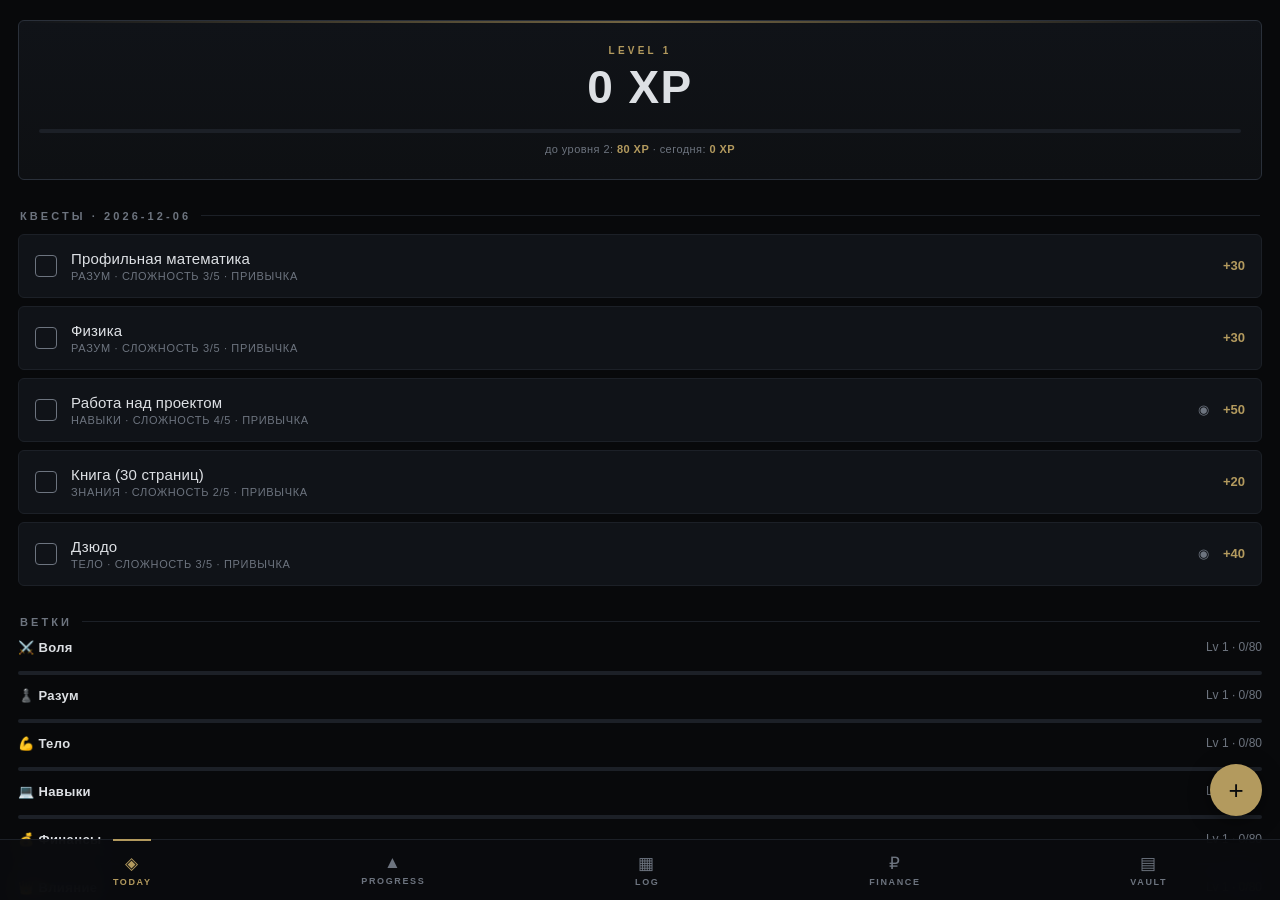
==== index.html @ 8b51e78a "Add files via upload" ====
<!doctype html>
<html lang="ru">
  <head>
    <meta charset="UTF-8" />
    <meta name="viewport" content="width=device-width, initial-scale=1.0, viewport-fit=cover, user-scalable=no" />
    <meta name="color-scheme" content="dark" />
    <title>ASCEND</title>
    <script type="module" crossorigin src="/assets/index-BkV8S1fW.js"></script>
    <link rel="stylesheet" crossorigin href="/assets/index-D3Yn4z4y.css">
  </head>
  <body>
    <div id="root"></div>
  </body>
</html>
---- assets/index-D3Yn4z4y.css ----
:root{--bg: #08090b;--bg-elev: #0e1013;--bg-card: #101318;--line: #1c2027;--line-strong: #2a303a;--text: #dde0e4;--text-dim: #6d747f;--accent: #b39a5e;--accent-bright: #d4bc7e;--danger: #a04a3a;--ok: #527a58;--radius: 6px;--font: -apple-system, "SF Pro Text", "Segoe UI", Roboto, sans-serif}*{box-sizing:border-box;-webkit-tap-highlight-color:transparent}html,body,#root{height:100%}body{margin:0;background:var(--bg);color:var(--text);font-family:var(--font);overscroll-behavior:none;-webkit-user-select:none;user-select:none;-webkit-font-smoothing:antialiased}.app{height:100%;display:flex;flex-direction:column;padding-top:env(safe-area-inset-top);padding-bottom:env(safe-area-inset-bottom)}.screen{flex:1;overflow-y:auto;padding:20px 18px 96px}h1.section{font-size:11px;letter-spacing:.28em;text-transform:uppercase;color:var(--text-dim);font-weight:600;margin:30px 2px 12px;display:flex;align-items:center;gap:10px}h1.section:after{content:"";flex:1;height:1px;background:var(--line)}.level-hero{background:linear-gradient(180deg,var(--bg-card),var(--bg-elev));border:1px solid var(--line-strong);border-radius:var(--radius);padding:24px 20px;text-align:center;position:relative;overflow:hidden}.level-hero:before{content:"";position:absolute;inset:0 0 auto 0;height:2px;background:linear-gradient(90deg,transparent,var(--accent),transparent);opacity:.6}.level-hero .cap{font-size:10px;letter-spacing:.32em;color:var(--accent);text-transform:uppercase;margin-bottom:6px;font-weight:600}.level-hero .lvl{font-size:46px;font-weight:700;letter-spacing:.03em;font-variant-numeric:tabular-nums;line-height:1.1}.level-hero .sub{font-size:11px;color:var(--text-dim);letter-spacing:.12em;text-transform:uppercase}.xpbar{height:4px;background:var(--line);border-radius:2px;overflow:hidden;margin-top:16px}.xpbar>div{height:100%;background:linear-gradient(90deg,var(--accent-dim),var(--accent));transition:width .5s cubic-bezier(.22,1,.36,1)}.xpbar-label{font-size:11px;color:var(--text-dim);margin-top:10px;font-variant-numeric:tabular-nums;letter-spacing:.04em}.xpbar-label b{color:var(--accent);font-weight:600}.quest{display:flex;align-items:center;gap:14px;background:var(--bg-card);border:1px solid var(--line);border-radius:var(--radius);padding:15px 16px;margin-bottom:8px;transition:border-color .2s}.quest:active{border-color:var(--line-strong)}.quest.done{opacity:.4}.quest .check{width:22px;height:22px;border:1.5px solid var(--text-dim);border-radius:4px;flex-shrink:0;position:relative;cursor:pointer;transition:all .2s}.quest.done .check{background:var(--accent);border-color:var(--accent)}.quest.done .check:after{content:"";position:absolute;left:6px;top:2px;width:5px;height:10px;border:solid #0a0b0d;border-width:0 2px 2px 0;transform:rotate(45deg)}.quest .info{flex:1;min-width:0}.quest .title{font-size:15px;font-weight:500;letter-spacing:.01em}.quest .meta{font-size:11px;color:var(--text-dim);margin-top:3px;letter-spacing:.06em;text-transform:uppercase}.quest .xp{font-size:13px;color:var(--accent);font-variant-numeric:tabular-nums;font-weight:600}.quest .cam{font-size:13px;color:var(--text-dim)}.branch-row{margin-bottom:13px}.branch-row .head{display:flex;justify-content:space-between;font-size:13px;margin-bottom:6px}.branch-row .head .name{font-weight:600;letter-spacing:.03em}.branch-row .head .val{color:var(--text-dim);font-variant-numeric:tabular-nums;font-size:12px}.btn{display:inline-flex;align-items:center;justify-content:center;gap:8px;background:var(--accent);color:#0a0b0d;border:none;border-radius:var(--radius);padding:13px 20px;font-size:13px;font-weight:700;letter-spacing:.14em;text-transform:uppercase;cursor:pointer;width:100%;font-family:var(--font)}.btn.ghost{background:transparent;color:var(--text-dim);border:1px solid var(--line-strong)}.btn.danger{background:transparent;color:var(--danger);border:1px solid var(--danger)}.btn:disabled{opacity:.35;cursor:default}.fab{position:fixed;right:18px;bottom:calc(84px + env(safe-area-inset-bottom));width:52px;height:52px;border-radius:50%;background:var(--accent);color:#0a0b0d;border:none;font-size:26px;font-weight:300;cursor:pointer;display:flex;align-items:center;justify-content:center;box-shadow:0 4px 20px #00000080;z-index:20}.sheet-backdrop{position:fixed;top:0;right:0;bottom:0;left:0;background:#040506b8;-webkit-backdrop-filter:blur(4px);backdrop-filter:blur(4px);z-index:30;display:flex;align-items:flex-end;justify-content:center}.sheet{width:100%;max-width:480px;max-height:88%;overflow-y:auto;background:var(--bg-elev);border:1px solid var(--line-strong);border-bottom:none;border-radius:14px 14px 0 0;padding:20px 20px calc(24px + env(safe-area-inset-bottom));animation:sheetUp .28s cubic-bezier(.22,1,.36,1)}@keyframes sheetUp{0%{transform:translateY(40px);opacity:0}to{transform:none;opacity:1}}.sheet .grab{width:36px;height:4px;border-radius:2px;background:var(--line-strong);margin:0 auto 18px}.sheet h2{font-size:11px;letter-spacing:.28em;text-transform:uppercase;color:var(--accent);margin:0 0 18px;font-weight:600}.field{margin-bottom:16px}.field label{display:block;font-size:10px;letter-spacing:.2em;text-transform:uppercase;color:var(--text-dim);margin-bottom:8px;font-weight:600}.field input[type=text],.field input[type=number],.field input[type=date]{width:100%;background:var(--bg-card);border:1px solid var(--line-strong);border-radius:var(--radius);color:var(--text);padding:13px 14px;font-size:15px;font-family:var(--font);outline:none}.field input:focus{border-color:var(--accent-dim)}.pills{display:flex;flex-wrap:wrap;gap:8px}.pill{background:var(--bg-card);border:1px solid var(--line-strong);color:var(--text-dim);border-radius:20px;padding:8px 14px;font-size:13px;cursor:pointer;font-family:var(--font)}.pill.active{border-color:var(--accent);color:var(--accent);background:#b39a5e14}.seg{display:flex;border:1px solid var(--line-strong);border-radius:var(--radius);overflow:hidden}.seg button{flex:1;background:transparent;border:none;color:var(--text-dim);padding:12px;font-size:13px;cursor:pointer;font-family:var(--font);letter-spacing:.04em}.seg button.active{background:#b39a5e1f;color:var(--accent);font-weight:600}.switch-row{display:flex;align-items:center;justify-content:space-between;background:var(--bg-card);border:1px solid var(--line-strong);border-radius:var(--radius);padding:13px 14px;margin-bottom:16px;font-size:14px}.switch-row .hint{font-size:11px;color:var(--text-dim);margin-top:2px}.switch{width:46px;height:27px;border-radius:14px;background:var(--line-strong);border:none;position:relative;cursor:pointer;flex-shrink:0;transition:background .2s}.switch:after{content:"";position:absolute;top:2.5px;left:3px;width:22px;height:22px;border-radius:50%;background:var(--text-dim);transition:all .2s}.switch.on{background:var(--accent)}.switch.on:after{left:21px;background:#0a0b0d}.proof-preview{width:100%;border-radius:var(--radius);border:1px solid var(--line-strong);margin-bottom:14px;display:block}.photo-drop{border:1.5px dashed var(--line-strong);border-radius:var(--radius);padding:34px 16px;text-align:center;color:var(--text-dim);font-size:13px;cursor:pointer;margin-bottom:14px;letter-spacing:.06em}.photo-drop b{color:var(--accent)}.tabbar{position:fixed;bottom:0;left:0;right:0;z-index:10;display:flex;justify-content:space-around;background:#0a0b0ef0;-webkit-backdrop-filter:blur(14px);backdrop-filter:blur(14px);border-top:1px solid var(--line);padding:6px 8px calc(6px + env(safe-area-inset-bottom))}.tabbar a{color:var(--text-dim);text-decoration:none;font-size:9px;letter-spacing:.18em;text-transform:uppercase;text-align:center;padding:7px 12px;position:relative;font-weight:600}.tabbar a .ico{display:block;font-size:17px;margin-bottom:3px;font-weight:400}.tabbar a.active{color:var(--accent)}.tabbar a.active:before{content:"";position:absolute;top:-7px;left:20%;right:20%;height:2px;background:var(--accent)}.empty{color:var(--text-dim);font-size:13px;text-align:center;padding:44px 0;letter-spacing:.04em}.card{background:var(--bg-card);border:1px solid var(--line);border-radius:var(--radius);padding:14px 16px;margin-bottom:8px}
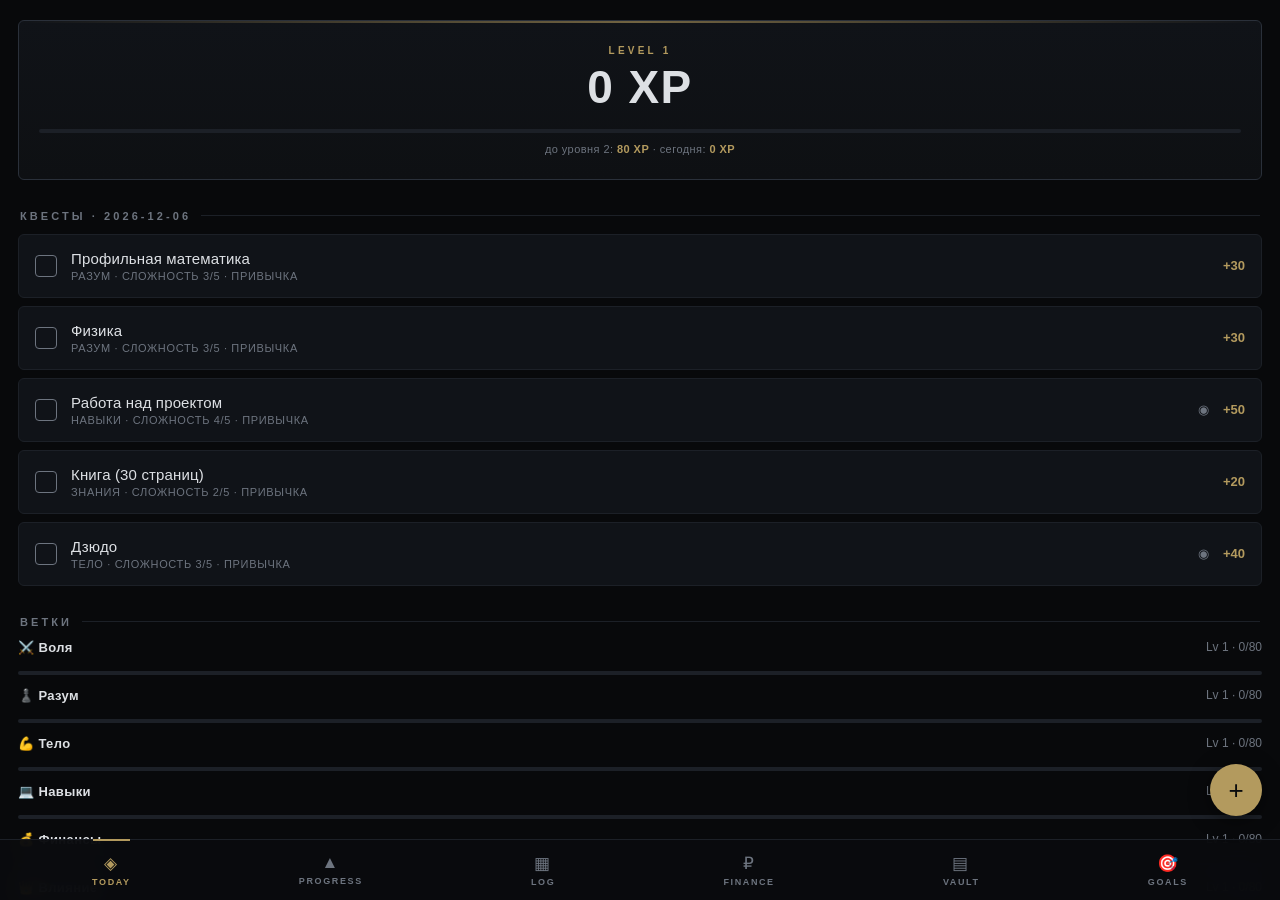
==== commit c8fa48ca: "Add files via upload" ====
--- a/index.html
+++ b/index.html
@@ -5,8 +5,8 @@
     <meta name="viewport" content="width=device-width, initial-scale=1.0, viewport-fit=cover, user-scalable=no" />
     <meta name="color-scheme" content="dark" />
     <title>ASCEND</title>
-    <script type="module" crossorigin src="/assets/index-BkV8S1fW.js"></script>
-    <link rel="stylesheet" crossorigin href="/assets/index-D3Yn4z4y.css">
+    <script type="module" crossorigin src="./assets/index-BnivLGUx.js"></script>
+    <link rel="stylesheet" crossorigin href="./assets/index-D3Yn4z4y.css">
   </head>
   <body>
     <div id="root"></div>
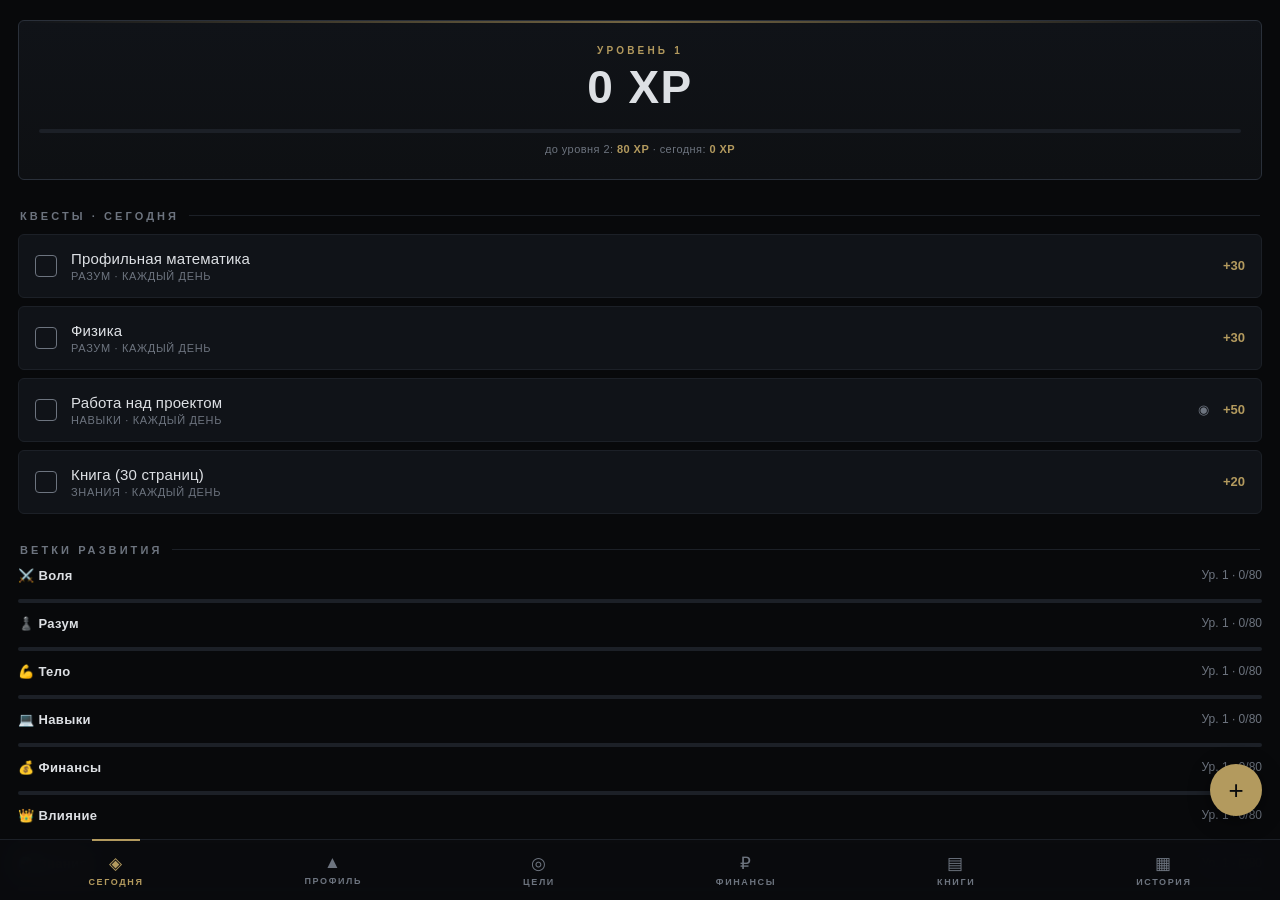
==== commit da973368: "Add files via upload" ====
--- a/index.html
+++ b/index.html
@@ -5,8 +5,8 @@
     <meta name="viewport" content="width=device-width, initial-scale=1.0, viewport-fit=cover, user-scalable=no" />
     <meta name="color-scheme" content="dark" />
     <title>ASCEND</title>
-    <script type="module" crossorigin src="./assets/index-BnivLGUx.js"></script>
-    <link rel="stylesheet" crossorigin href="./assets/index-D3Yn4z4y.css">
+    <script type="module" crossorigin src="./assets/index-B-ud1WmX.js"></script>
+    <link rel="stylesheet" crossorigin href="./assets/index-BE_Rlkxq.css">
   </head>
   <body>
     <div id="root"></div>
--- a/assets/index-BE_Rlkxq.css
+++ b/assets/index-BE_Rlkxq.css
@@ -0,0 +1 @@
+:root{--bg: #08090b;--bg-elev: #0e1013;--bg-card: #101318;--line: #1c2027;--line-strong: #2a303a;--text: #dde0e4;--text-dim: #6d747f;--accent: #b39a5e;--accent-bright: #d4bc7e;--danger: #a04a3a;--ok: #527a58;--radius: 6px;--font: -apple-system, "SF Pro Text", "Segoe UI", Roboto, sans-serif}*{box-sizing:border-box;-webkit-tap-highlight-color:transparent}html,body,#root{height:100%}body{margin:0;background:var(--bg);color:var(--text);font-family:var(--font);overscroll-behavior:none;-webkit-user-select:none;user-select:none;-webkit-font-smoothing:antialiased}.app{height:100%;display:flex;flex-direction:column;padding-top:env(safe-area-inset-top);padding-bottom:env(safe-area-inset-bottom)}.screen{flex:1;overflow-y:auto;padding:20px 18px 96px}h1.section{font-size:11px;letter-spacing:.28em;text-transform:uppercase;color:var(--text-dim);font-weight:600;margin:30px 2px 12px;display:flex;align-items:center;gap:10px}h1.section:after{content:"";flex:1;height:1px;background:var(--line)}.level-hero{background:linear-gradient(180deg,var(--bg-card),var(--bg-elev));border:1px solid var(--line-strong);border-radius:var(--radius);padding:24px 20px;text-align:center;position:relative;overflow:hidden}.level-hero:before{content:"";position:absolute;inset:0 0 auto 0;height:2px;background:linear-gradient(90deg,transparent,var(--accent),transparent);opacity:.6}.level-hero .cap{font-size:10px;letter-spacing:.32em;color:var(--accent);text-transform:uppercase;margin-bottom:6px;font-weight:600}.level-hero .lvl{font-size:46px;font-weight:700;letter-spacing:.03em;font-variant-numeric:tabular-nums;line-height:1.1}.level-hero .sub{font-size:11px;color:var(--text-dim);letter-spacing:.12em;text-transform:uppercase}.xpbar{height:4px;background:var(--line);border-radius:2px;overflow:hidden;margin-top:16px}.xpbar>div{height:100%;background:linear-gradient(90deg,var(--accent-dim),var(--accent));transition:width .5s cubic-bezier(.22,1,.36,1)}.xpbar-label{font-size:11px;color:var(--text-dim);margin-top:10px;font-variant-numeric:tabular-nums;letter-spacing:.04em}.xpbar-label b{color:var(--accent);font-weight:600}.quest{display:flex;align-items:center;gap:14px;background:var(--bg-card);border:1px solid var(--line);border-radius:var(--radius);padding:15px 16px;margin-bottom:8px;transition:border-color .2s}.quest:active{border-color:var(--line-strong)}.quest.done{opacity:.4}.quest .check{width:22px;height:22px;border:1.5px solid var(--text-dim);border-radius:4px;flex-shrink:0;position:relative;cursor:pointer;transition:all .2s}.quest.done .check{background:var(--accent);border-color:var(--accent)}.quest.done .check:after{content:"";position:absolute;left:6px;top:2px;width:5px;height:10px;border:solid #0a0b0d;border-width:0 2px 2px 0;transform:rotate(45deg)}.quest .info{flex:1;min-width:0}.quest .title{font-size:15px;font-weight:500;letter-spacing:.01em}.quest .meta{font-size:11px;color:var(--text-dim);margin-top:3px;letter-spacing:.06em;text-transform:uppercase}.quest .xp{font-size:13px;color:var(--accent);font-variant-numeric:tabular-nums;font-weight:600}.quest .cam{font-size:13px;color:var(--text-dim)}.branch-row{margin-bottom:13px}.branch-row .head{display:flex;justify-content:space-between;font-size:13px;margin-bottom:6px}.branch-row .head .name{font-weight:600;letter-spacing:.03em}.branch-row .head .val{color:var(--text-dim);font-variant-numeric:tabular-nums;font-size:12px}.btn{display:inline-flex;align-items:center;justify-content:center;gap:8px;background:var(--accent);color:#0a0b0d;border:none;border-radius:var(--radius);padding:13px 20px;font-size:13px;font-weight:700;letter-spacing:.14em;text-transform:uppercase;cursor:pointer;width:100%;font-family:var(--font)}.btn.ghost{background:transparent;color:var(--text-dim);border:1px solid var(--line-strong)}.btn.danger{background:transparent;color:var(--danger);border:1px solid var(--danger)}.btn:disabled{opacity:.35;cursor:default}.fab{position:fixed;right:18px;bottom:calc(84px + env(safe-area-inset-bottom));width:52px;height:52px;border-radius:50%;background:var(--accent);color:#0a0b0d;border:none;font-size:26px;font-weight:300;cursor:pointer;display:flex;align-items:center;justify-content:center;box-shadow:0 4px 20px #00000080;z-index:20}.sheet-backdrop{position:fixed;top:0;right:0;bottom:0;left:0;background:#040506b8;-webkit-backdrop-filter:blur(4px);backdrop-filter:blur(4px);z-index:30;display:flex;align-items:flex-end;justify-content:center}.sheet{width:100%;max-width:480px;max-height:88%;overflow-y:auto;background:var(--bg-elev);border:1px solid var(--line-strong);border-bottom:none;border-radius:14px 14px 0 0;padding:20px 20px calc(24px + env(safe-area-inset-bottom));animation:sheetUp .28s cubic-bezier(.22,1,.36,1)}@keyframes sheetUp{0%{transform:translateY(40px);opacity:0}to{transform:none;opacity:1}}.sheet .grab{width:36px;height:4px;border-radius:2px;background:var(--line-strong);margin:0 auto 18px}.sheet h2{font-size:11px;letter-spacing:.28em;text-transform:uppercase;color:var(--accent);margin:0 0 18px;font-weight:600}.field{margin-bottom:16px}.field label{display:block;font-size:10px;letter-spacing:.2em;text-transform:uppercase;color:var(--text-dim);margin-bottom:8px;font-weight:600}.field input[type=text],.field input[type=number],.field input[type=date]{width:100%;background:var(--bg-card);border:1px solid var(--line-strong);border-radius:var(--radius);color:var(--text);padding:13px 14px;font-size:15px;font-family:var(--font);outline:none}.field input:focus{border-color:var(--accent-dim)}.pills{display:flex;flex-wrap:wrap;gap:8px}.pill{background:var(--bg-card);border:1px solid var(--line-strong);color:var(--text-dim);border-radius:20px;padding:8px 14px;font-size:13px;cursor:pointer;font-family:var(--font)}.pill.active{border-color:var(--accent);color:var(--accent);background:#b39a5e14}.seg{display:flex;border:1px solid var(--line-strong);border-radius:var(--radius);overflow:hidden}.seg button{flex:1;background:transparent;border:none;color:var(--text-dim);padding:12px;font-size:13px;cursor:pointer;font-family:var(--font);letter-spacing:.04em}.seg button.active{background:#b39a5e1f;color:var(--accent);font-weight:600}.switch-row{display:flex;align-items:center;justify-content:space-between;background:var(--bg-card);border:1px solid var(--line-strong);border-radius:var(--radius);padding:13px 14px;margin-bottom:16px;font-size:14px}.switch-row .hint{font-size:11px;color:var(--text-dim);margin-top:2px}.switch{width:46px;height:27px;border-radius:14px;background:var(--line-strong);border:none;position:relative;cursor:pointer;flex-shrink:0;transition:background .2s}.switch:after{content:"";position:absolute;top:2.5px;left:3px;width:22px;height:22px;border-radius:50%;background:var(--text-dim);transition:all .2s}.switch.on{background:var(--accent)}.switch.on:after{left:21px;background:#0a0b0d}.proof-preview{width:100%;border-radius:var(--radius);border:1px solid var(--line-strong);margin-bottom:14px;display:block}.photo-drop{border:1.5px dashed var(--line-strong);border-radius:var(--radius);padding:34px 16px;text-align:center;color:var(--text-dim);font-size:13px;cursor:pointer;margin-bottom:14px;letter-spacing:.06em}.photo-drop b{color:var(--accent)}.tabbar{position:fixed;bottom:0;left:0;right:0;z-index:10;display:flex;justify-content:space-around;background:#0a0b0ef0;-webkit-backdrop-filter:blur(14px);backdrop-filter:blur(14px);border-top:1px solid var(--line);padding:6px 8px calc(6px + env(safe-area-inset-bottom))}.tabbar a{color:var(--text-dim);text-decoration:none;font-size:9px;letter-spacing:.18em;text-transform:uppercase;text-align:center;padding:7px 12px;position:relative;font-weight:600}.tabbar a .ico{display:block;font-size:17px;margin-bottom:3px;font-weight:400}.tabbar a.active{color:var(--accent)}.tabbar a.active:before{content:"";position:absolute;top:-7px;left:20%;right:20%;height:2px;background:var(--accent)}.empty{color:var(--text-dim);font-size:13px;text-align:center;padding:44px 0;letter-spacing:.04em}.card{background:var(--bg-card);border:1px solid var(--line);border-radius:var(--radius);padding:14px 16px;margin-bottom:8px}.pill.day{padding:8px 12px;font-size:12px;min-width:44px}.fin-summary{display:grid;grid-template-columns:1fr 1fr 1fr;gap:8px;margin-bottom:20px}.fin-cell{background:var(--bg-card);border:1px solid var(--line);border-radius:var(--radius);padding:12px 10px;text-align:center}.fin-cell .cap{font-size:9px;letter-spacing:.2em;text-transform:uppercase;color:var(--text-dim);margin-bottom:6px;font-weight:600}.fin-cell .num{font-size:14px;font-weight:700;font-variant-numeric:tabular-nums}.donut-wrap{display:flex;justify-content:center;padding:8px 0 4px}.donut{width:210px;height:210px}.legend-row{display:flex;align-items:center;gap:10px;padding:9px 2px;border-bottom:1px solid var(--line);font-size:13px}.legend-row:last-child{border-bottom:none}.legend-row .dot{width:10px;height:10px;border-radius:3px;flex-shrink:0}.legend-row .name{flex:1}.legend-row .val{color:var(--text-dim);font-variant-numeric:tabular-nums;font-size:12px}
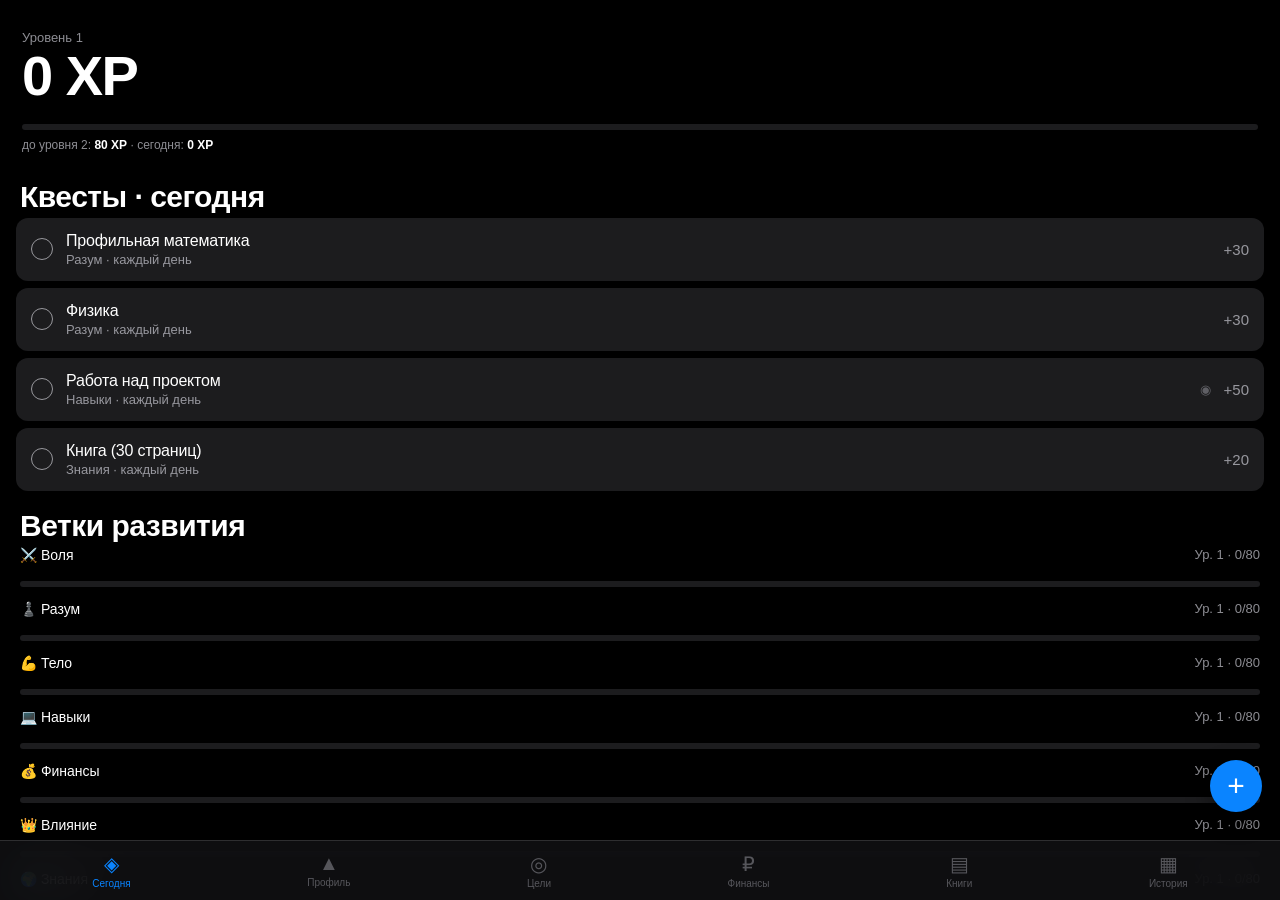
==== commit b49c9c99: "Add files via upload" ====
--- a/index.html
+++ b/index.html
@@ -5,8 +5,8 @@
     <meta name="viewport" content="width=device-width, initial-scale=1.0, viewport-fit=cover, user-scalable=no" />
     <meta name="color-scheme" content="dark" />
     <title>ASCEND</title>
-    <script type="module" crossorigin src="./assets/index-B-ud1WmX.js"></script>
-    <link rel="stylesheet" crossorigin href="./assets/index-BE_Rlkxq.css">
+    <script type="module" crossorigin src="./assets/index-hdgBp8cW.js"></script>
+    <link rel="stylesheet" crossorigin href="./assets/index-BLXxAv6h.css">
   </head>
   <body>
     <div id="root"></div>
--- a/assets/index-BLXxAv6h.css
+++ b/assets/index-BLXxAv6h.css
@@ -0,0 +1 @@
+:root{--bg: #000000;--card: #1c1c1e;--card-hover: #232326;--sep: rgba(84, 84, 88, .45);--text: #ffffff;--text-2: rgba(235, 235, 245, .6);--text-3: rgba(235, 235, 245, .33);--accent: #0a84ff;--green: #30d158;--red: #ff453a;--orange: #ff9f0a;--yellow: #ffd60a;--purple: #bf5af2;--teal: #64d2ff;--gray: #98989d;--radius: 16px;--radius-sm: 12px;--font: -apple-system, "SF Pro Text", "SF Pro Display", "Segoe UI", Roboto, sans-serif}*{box-sizing:border-box;-webkit-tap-highlight-color:transparent}html,body,#root{height:100%}body{margin:0;background:var(--bg);color:var(--text);font-family:var(--font);overscroll-behavior:none;-webkit-user-select:none;user-select:none;-webkit-font-smoothing:antialiased}.app{height:100%;display:flex;flex-direction:column;padding-top:env(safe-area-inset-top);padding-bottom:env(safe-area-inset-bottom)}.screen{flex:1;overflow-y:auto;padding:8px 16px 110px}h1.section{font-size:30px;font-weight:700;letter-spacing:-.5px;color:var(--text);margin:18px 4px 4px}h1.section+.section-sub,.section-sub{font-size:13px;color:var(--text-2);margin:0 4px 14px}h2.group-label{font-size:13px;color:var(--text-2);font-weight:400;text-transform:uppercase;letter-spacing:.02em;margin:22px 4px 8px}.level-hero{padding:22px 6px 10px;text-align:left}.level-hero .cap{font-size:13px;color:var(--text-2);margin-bottom:2px;font-weight:400}.level-hero .lvl{font-size:56px;font-weight:700;letter-spacing:-1.5px;font-variant-numeric:tabular-nums;line-height:1.05}.level-hero .sub{font-size:13px;color:var(--text-2)}.xpbar{height:6px;background:var(--card);border-radius:3px;overflow:hidden;margin-top:18px}.xpbar>div{height:100%;background:var(--accent);border-radius:3px;transition:width .5s cubic-bezier(.22,1,.36,1)}.xpbar-label{font-size:12px;color:var(--text-2);margin-top:8px;font-variant-numeric:tabular-nums}.xpbar-label b{color:var(--text);font-weight:600}.quest{display:flex;align-items:center;gap:13px;background:var(--card);border-radius:var(--radius-sm);padding:14px 15px;margin-bottom:7px}.quest:first-of-type{border-radius:var(--radius) var(--radius) var(--radius-sm) var(--radius-sm)}.quest.done{opacity:.45}.quest .check{width:22px;height:22px;border:1.5px solid var(--gray);border-radius:50%;flex-shrink:0;position:relative;cursor:pointer;transition:all .2s}.quest.done .check{background:var(--accent);border-color:var(--accent)}.quest.done .check:after{content:"";position:absolute;left:7px;top:4px;width:5px;height:9px;border:solid #fff;border-width:0 1.8px 1.8px 0;transform:rotate(45deg)}.quest .info{flex:1;min-width:0}.quest .title{font-size:16px;font-weight:400;letter-spacing:-.2px}.quest .meta{font-size:13px;color:var(--text-2);margin-top:2px}.quest .xp{font-size:15px;color:var(--text-2);font-variant-numeric:tabular-nums}.quest .cam{font-size:13px;color:var(--text-3)}.branch-row{margin-bottom:14px;padding:0 4px}.branch-row .head{display:flex;justify-content:space-between;font-size:14px;margin-bottom:6px}.branch-row .head .name{font-weight:500}.branch-row .head .val{color:var(--text-2);font-variant-numeric:tabular-nums;font-size:13px}.btn{display:flex;align-items:center;justify-content:center;gap:8px;background:var(--accent);color:#fff;border:none;border-radius:14px;padding:14px 20px;font-size:16px;font-weight:600;letter-spacing:-.2px;cursor:pointer;width:100%;font-family:var(--font)}.btn.ghost{background:var(--card);color:var(--accent)}.btn.danger{background:var(--card);color:var(--red)}.btn.plain{background:var(--card);color:var(--text)}.btn:disabled{opacity:.35;cursor:default}.fab{position:fixed;right:18px;bottom:calc(88px + env(safe-area-inset-bottom));width:52px;height:52px;border-radius:50%;background:var(--accent);color:#fff;border:none;font-size:30px;font-weight:300;cursor:pointer;display:flex;align-items:center;justify-content:center;box-shadow:0 8px 24px #00000073;z-index:20}.sheet-backdrop{position:fixed;top:0;right:0;bottom:0;left:0;background:#0009;-webkit-backdrop-filter:blur(8px);backdrop-filter:blur(8px);z-index:30;display:flex;align-items:flex-end;justify-content:center}.sheet{width:100%;max-width:520px;max-height:90%;overflow-y:auto;background:#1a1a1c;border-radius:20px 20px 0 0;padding:10px 16px calc(28px + env(safe-area-inset-bottom));animation:sheetUp .32s cubic-bezier(.22,1,.36,1);border-top:1px solid var(--sep)}@keyframes sheetUp{0%{transform:translateY(48px);opacity:0}to{transform:none;opacity:1}}.sheet .grab{width:36px;height:5px;border-radius:3px;background:var(--gray);margin:4px auto 16px;opacity:.5}.sheet h2{font-size:22px;font-weight:700;letter-spacing:-.4px;margin:0 2px 18px}.field{margin-bottom:16px}.field label{display:block;font-size:13px;color:var(--text-2);margin:0 2px 7px}.field input[type=text],.field input[type=number],.field input[type=date],.field input[type=time]{width:100%;background:var(--card);border:none;border-radius:var(--radius-sm);color:var(--text);padding:14px 15px;font-size:16px;font-family:var(--font);outline:none;-webkit-appearance:none}.field input:focus{box-shadow:0 0 0 2px var(--accent)}.pills{display:flex;flex-wrap:wrap;gap:8px}.pill{background:var(--card);border:none;color:var(--text-2);border-radius:20px;padding:9px 15px;font-size:14px;cursor:pointer;font-family:var(--font)}.pill.active{background:var(--accent);color:#fff}.pill.day{padding:9px 13px;font-size:13px;min-width:46px}.seg{display:flex;background:var(--card);border-radius:10px;padding:2px;gap:2px}.seg button{flex:1;background:transparent;border:none;color:var(--text-2);padding:9px;font-size:14px;cursor:pointer;font-family:var(--font);border-radius:8px;font-weight:500}.seg button.active{background:#3a3a3c;color:var(--text)}.switch-row{display:flex;align-items:center;justify-content:space-between;background:var(--card);border-radius:var(--radius-sm);padding:14px 15px;margin-bottom:16px;font-size:16px}.switch-row .hint{font-size:12px;color:var(--text-2);margin-top:2px}.switch{width:51px;height:31px;border-radius:16px;background:#39393d;border:none;position:relative;cursor:pointer;flex-shrink:0;transition:background .2s}.switch:after{content:"";position:absolute;top:2px;left:2px;width:27px;height:27px;border-radius:50%;background:#fff;transition:all .2s;box-shadow:0 2px 6px #0000004d}.switch.on{background:var(--green)}.switch.on:after{left:22px}.proof-preview{width:100%;border-radius:var(--radius);margin-bottom:14px;display:block}.photo-drop{border:1.5px dashed var(--sep);border-radius:var(--radius);padding:36px 16px;text-align:center;color:var(--text-2);font-size:15px;cursor:pointer;margin-bottom:14px}.photo-drop b{color:var(--accent)}.tabbar{position:fixed;bottom:0;left:0;right:0;z-index:10;display:flex;justify-content:space-around;background:#121214d1;-webkit-backdrop-filter:blur(20px);backdrop-filter:blur(20px);border-top:.5px solid var(--sep);padding:6px 4px calc(6px + env(safe-area-inset-bottom))}.tabbar a{color:var(--text-3);text-decoration:none;font-size:10px;text-align:center;padding:5px 8px;font-weight:500}.tabbar a .ico{display:block;font-size:20px;margin-bottom:2px;font-weight:400}.tabbar a.active{color:var(--accent)}.empty{color:var(--text-3);font-size:14px;text-align:center;padding:44px 0}.card{background:var(--card);border-radius:var(--radius-sm);padding:14px 15px;margin-bottom:7px;font-size:15px}.month-nav{display:flex;align-items:center;justify-content:space-between;padding:6px 4px 2px}.month-nav .label{font-size:17px;font-weight:600;letter-spacing:-.3px;text-transform:capitalize;font-variant-numeric:tabular-nums}.month-nav button{background:var(--card);border:none;color:var(--accent);font-size:20px;width:38px;height:38px;border-radius:50%;cursor:pointer;font-family:var(--font)}.month-nav button:disabled{color:var(--text-3)}.fin-summary{display:grid;grid-template-columns:1fr 1fr 1fr;gap:8px;margin:14px 0 6px}.fin-cell{background:var(--card);border-radius:var(--radius-sm);padding:13px 8px;text-align:center}.fin-cell .cap{font-size:11px;color:var(--text-2);margin-bottom:5px}.fin-cell .num{font-size:15px;font-weight:600;font-variant-numeric:tabular-nums;letter-spacing:-.2px}.donut-block{margin-top:10px}.donut-block .title{font-size:17px;font-weight:600;margin:4px 4px 0;letter-spacing:-.3px}.donut-wrap{display:flex;justify-content:center;padding:10px 0 2px}.donut{width:190px;height:190px}.legend-row{display:flex;align-items:center;gap:10px;padding:9px 4px;border-bottom:.5px solid var(--sep);font-size:14px}.legend-row:last-child{border-bottom:none}.legend-row .dot{width:10px;height:10px;border-radius:50%;flex-shrink:0}.legend-row .name{flex:1;color:var(--text)}.legend-row .val{color:var(--text-2);font-variant-numeric:tabular-nums;font-size:13px}.import-btn{margin-top:10px}
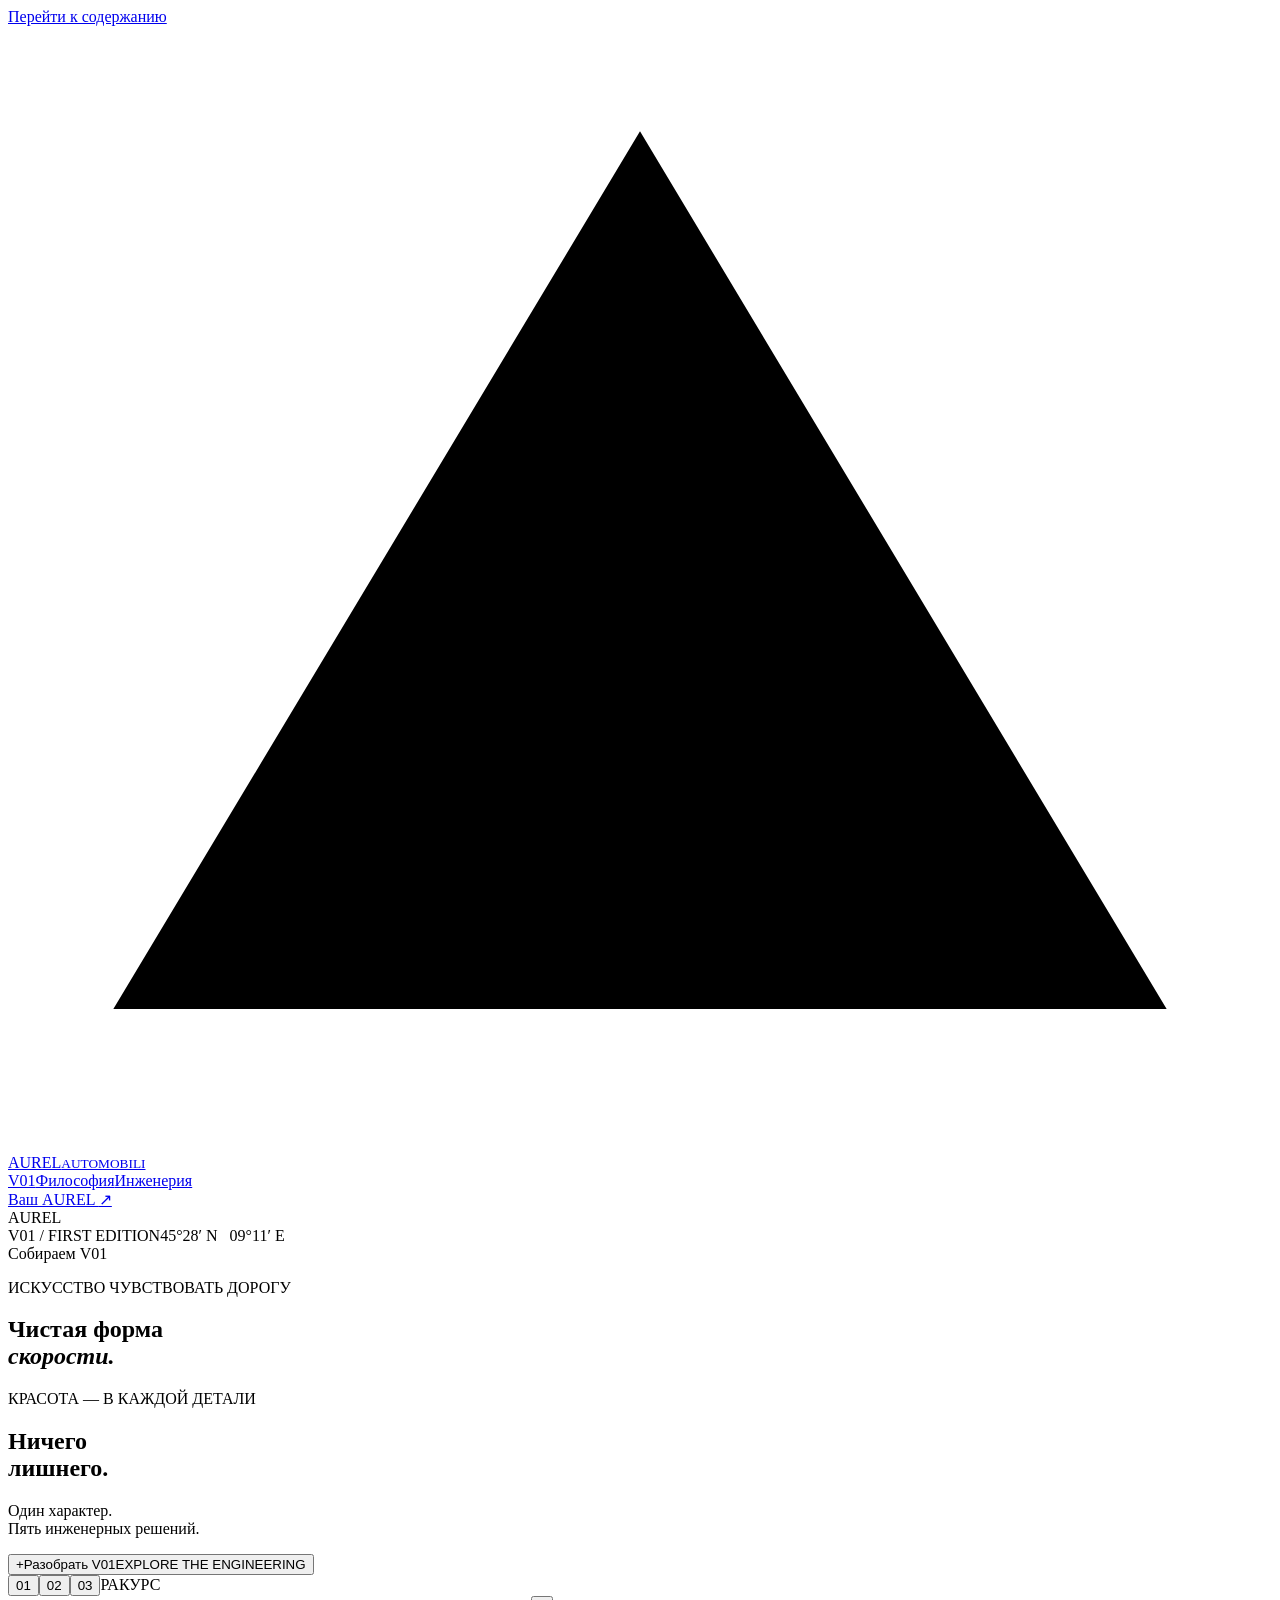
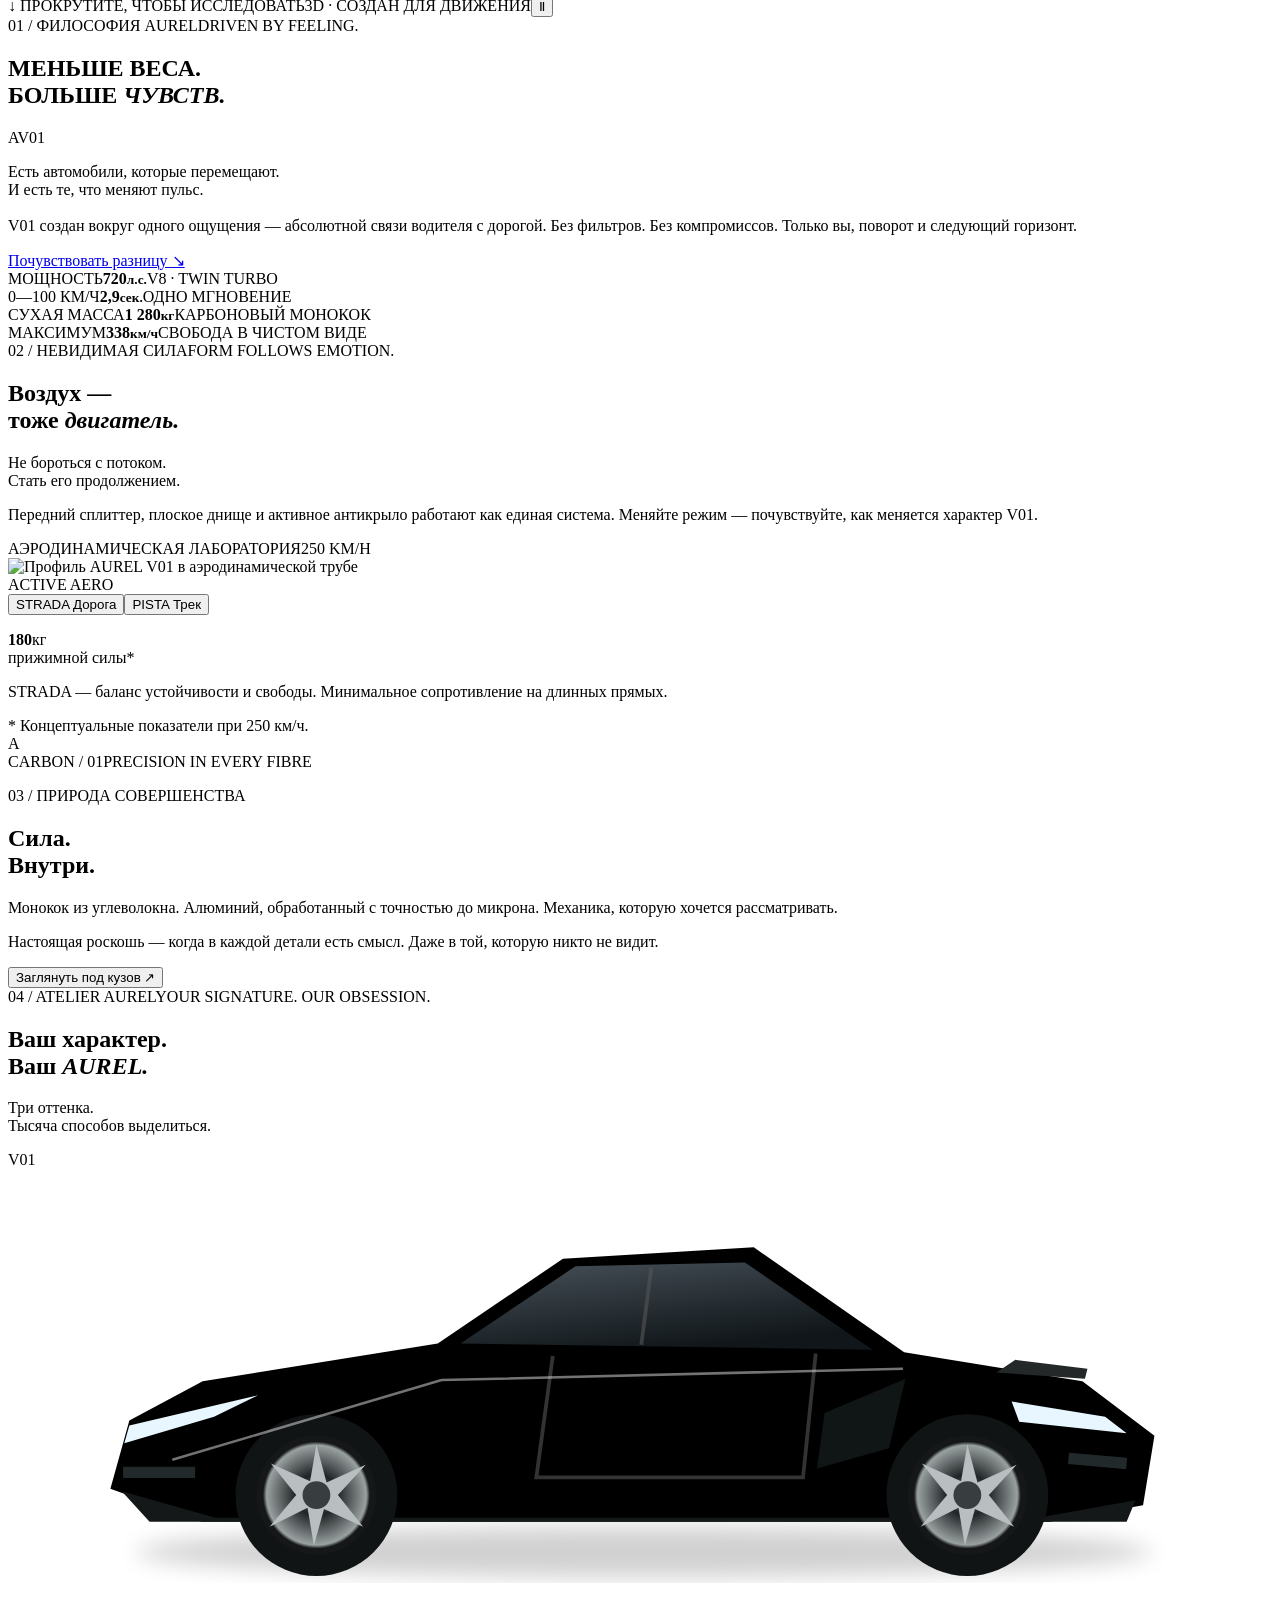
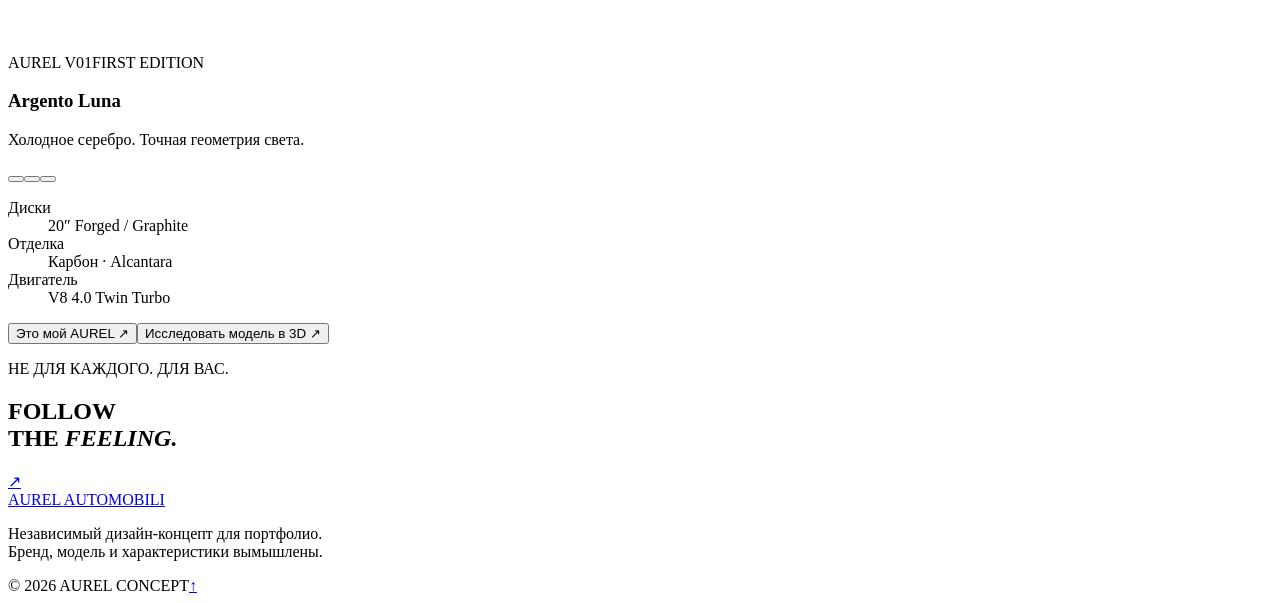
==== commit 1c45336e: "Add files via upload" ====
--- a/index.html
+++ b/index.html
@@ -1,14 +1,97 @@
-<!doctype html>
-<html lang="ru">
-  <head>
-    <meta charset="UTF-8" />
-    <meta name="viewport" content="width=device-width, initial-scale=1.0, viewport-fit=cover, user-scalable=no" />
-    <meta name="color-scheme" content="dark" />
-    <title>ASCEND</title>
-    <script type="module" crossorigin src="./assets/index-hdgBp8cW.js"></script>
-    <link rel="stylesheet" crossorigin href="./assets/index-BLXxAv6h.css">
-  </head>
-  <body>
-    <div id="root"></div>
-  </body>
-</html>
+<!doctype html>
+<html lang="ru">
+<head>
+  <meta charset="utf-8">
+  <meta name="viewport" content="width=device-width, initial-scale=1">
+  <meta name="theme-color" content="#101112">
+  <meta name="description" content="AUREL V01. Интерактивный концепт спорткара: исследуйте конструкцию в 3D и создайте свою конфигурацию.">
+  <title>AUREL Automobili — чистая форма скорости</title>
+  <link rel="icon" href="assets/favicon.svg" type="image/svg+xml">
+  <link rel="stylesheet" href="styles.css">
+  <script defer src="assets/three.min.js"></script>
+  <script defer src="car.js"></script>
+  <script defer src="app.js"></script>
+</head>
+<body>
+  <a class="skip-link" href="#engineering">Перейти к содержанию</a>
+  <header class="header">
+    <a class="brand" href="#home" aria-label="AUREL — на главную"><svg viewBox="0 0 36 32" aria-hidden="true"><path d="M3 28 18 3l15 25M10 19h16M14 28l4-7 4 7"/></svg><span>AUREL<small>AUTOMOBILI</small></span></a>
+    <nav aria-label="Основная навигация"><a href="#home">V01</a><a href="#engineering">Философия</a><a href="#aero">Инженерия</a></nav>
+    <a class="header-cta" href="#atelier">Ваш AUREL <span aria-hidden="true">↗</span></a>
+  </header>
+
+  <main>
+    <section class="experience" id="home" aria-labelledby="hero-title">
+      <div class="stage">
+        <div class="studio-grid" aria-hidden="true"></div>
+        <div class="hero-word" aria-hidden="true">AUREL</div>
+        <div class="stage-top"><span><i class="status-dot"></i> V01 / FIRST EDITION</span><span class="stage-coordinate">45°28′ N &nbsp; 09°11′ E</span></div>
+        <div id="car-scene" class="car-scene" role="img" aria-label="Интерактивная трёхмерная модель спорткара AUREL V01. Детали можно выбрать кнопками под моделью."></div>
+        <div class="scene-loading" id="scene-loading"><span></span>Собираем V01</div>
+        <div class="scene-fallback" id="scene-fallback" hidden>
+          <img src="assets/car-profile.svg" alt="Силуэт спорткара AUREL V01">
+          <p>3D недоступно в этом браузере. Конструкцию можно изучить с помощью кнопок ниже.</p>
+        </div>
+        <div class="hero-copy"><p class="eyebrow">ИСКУССТВО ЧУВСТВОВАТЬ ДОРОГУ</p><h1 id="hero-title">Чистая форма<br><em>скорости.</em></h1></div>
+        <div class="assembly-heading" aria-hidden="true"><p class="eyebrow">КРАСОТА — В КАЖДОЙ ДЕТАЛИ</p><h2>Ничего<br>лишнего.</h2><p>Один характер.<br>Пять инженерных решений.</p></div>
+        <div class="assembly-card" id="part-panel" hidden>
+          <div class="part-meta"><span id="part-number">01 / 05</span><span>V01 · ANATOMY</span></div>
+          <h3 id="part-title">Скульптура скорости</h3>
+          <p id="part-description">Каждая линия кузова направляет поток воздуха. Каждая поверхность работает на движение.</p>
+          <div class="part-spec"><strong id="part-value">0,29</strong><span id="part-unit">коэффициент Cx</span></div>
+          <div class="part-nav"><button type="button" id="prev-part" aria-label="Предыдущая деталь">←</button><span id="part-label">Кузов</span><button type="button" id="next-part" aria-label="Следующая деталь">→</button></div>
+        </div>
+        <div class="scene-toolbar">
+          <button class="assembly-toggle" id="assembly-toggle" type="button" aria-expanded="false" aria-controls="part-panel part-controls"><span class="plus-icon" aria-hidden="true">+</span><span id="assembly-label">Разобрать V01</span><span class="button-sub">EXPLORE THE ENGINEERING</span></button>
+          <div class="view-controls" aria-label="Ракурс автомобиля"><button type="button" data-view="front" aria-label="Ракурс спереди" aria-pressed="true">01</button><button type="button" data-view="side" aria-label="Вид сбоку" aria-pressed="false">02</button><button type="button" data-view="rear" aria-label="Ракурс сзади" aria-pressed="false">03</button><span>РАКУРС</span></div>
+        </div>
+        <div class="part-controls" id="part-controls" hidden aria-label="Детали автомобиля"><button type="button" data-part="body" aria-pressed="true"><span>01</span> Кузов</button><button type="button" data-part="chassis" aria-pressed="false"><span>02</span> Монокок</button><button type="button" data-part="engine" aria-pressed="false"><span>03</span> Двигатель</button><button type="button" data-part="wheels" aria-pressed="false"><span>04</span> Колёса</button><button type="button" data-part="aero" aria-pressed="false"><span>05</span> Аэродинамика</button></div>
+        <div class="stage-bottom"><span class="scroll-cue"><span aria-hidden="true">↓</span> ПРОКРУТИТЕ, ЧТОБЫ ИССЛЕДОВАТЬ</span><span class="scene-hint" id="scene-hint">3D · СОЗДАН ДЛЯ ДВИЖЕНИЯ</span><button type="button" class="motion-button" id="motion-button" aria-pressed="false" aria-label="Остановить автоматическое движение модели">Ⅱ</button></div>
+        <div class="stage-progress" aria-hidden="true"><span id="stage-progress"></span></div>
+      </div>
+    </section>
+
+    <section class="manifesto section-pad" id="engineering" aria-labelledby="manifesto-title">
+      <div class="section-kicker reveal"><span>01 / ФИЛОСОФИЯ AUREL</span><span>DRIVEN BY FEELING.</span></div>
+      <h2 class="statement reveal" id="manifesto-title">МЕНЬШЕ ВЕСА.<br>БОЛЬШЕ <em>ЧУВСТВ.</em></h2>
+      <div class="manifesto-bottom reveal"><div class="tiny-emblem" aria-hidden="true">A<span>V01</span></div><p>Есть автомобили, которые перемещают.<br>И есть те, что меняют пульс.<br><br>V01 создан вокруг одного ощущения — абсолютной связи водителя с дорогой. Без фильтров. Без компромиссов. Только вы, поворот и следующий горизонт.</p><a class="text-link" href="#aero">Почувствовать разницу <span aria-hidden="true">↘</span></a></div>
+      <div class="spec-strip reveal"><div><span class="spec-caption">МОЩНОСТЬ</span><strong>720<small>л.с.</small></strong><span>V8 · TWIN TURBO</span></div><div><span class="spec-caption">0—100 КМ/Ч</span><strong>2,9<small>сек.</small></strong><span>ОДНО МГНОВЕНИЕ</span></div><div><span class="spec-caption">СУХАЯ МАССА</span><strong>1 280<small>кг</small></strong><span>КАРБОНОВЫЙ МОНОКОК</span></div><div><span class="spec-caption">МАКСИМУМ</span><strong>338<small>км/ч</small></strong><span>СВОБОДА В ЧИСТОМ ВИДЕ</span></div></div>
+    </section>
+
+    <section class="aero-section section-pad" id="aero" aria-labelledby="aero-title">
+      <div class="section-kicker reveal"><span>02 / НЕВИДИМАЯ СИЛА</span><span>FORM FOLLOWS EMOTION.</span></div>
+      <div class="aero-intro reveal"><h2 id="aero-title">Воздух —<br>тоже <em>двигатель.</em></h2><div><p>Не бороться с потоком.<br>Стать его продолжением.</p><p class="muted">Передний сплиттер, плоское днище и активное антикрыло работают как единая система. Меняйте режим — почувствуйте, как меняется характер V01.</p></div></div>
+      <div class="wind-tunnel reveal" id="wind-tunnel">
+        <div class="tunnel-top"><span><i class="status-dot"></i> АЭРОДИНАМИЧЕСКАЯ ЛАБОРАТОРИЯ</span><span>250 KM/H</span></div>
+        <div class="airflow" aria-hidden="true"><i></i><i></i><i></i><i></i><i></i><i></i><i></i></div>
+        <div id="aero-model" class="secondary-scene aero-model" role="img" aria-label="Трёхмерный вид сбоку: AUREL V01 в аэродинамической трубе"></div>
+        <img class="aero-car" src="assets/car-profile.svg" alt="Профиль AUREL V01 в аэродинамической трубе" width="1200" height="400">
+        <div class="aero-marker" aria-hidden="true"><span></span>ACTIVE AERO</div>
+        <div class="tunnel-bottom"><div class="mode-switch" role="group" aria-label="Режим аэродинамики"><button type="button" data-drive="strada" aria-pressed="true">STRADA <span>Дорога</span></button><button type="button" data-drive="pista" aria-pressed="false">PISTA <span>Трек</span></button></div><p class="downforce"><strong id="downforce">180</strong><span>кг<br>прижимной силы*</span></p></div>
+      </div>
+      <div class="aero-notes reveal"><p id="drive-description" aria-live="polite">STRADA — баланс устойчивости и свободы. Минимальное сопротивление на длинных прямых.</p><span>* Концептуальные показатели при 250 км/ч.</span></div>
+    </section>
+
+    <section class="craft-section section-pad" aria-labelledby="craft-title">
+      <div class="craft-visual reveal" aria-hidden="true"><div class="carbon-weave"></div><div class="craft-ring"><span>A</span></div><div class="craft-visual-caption"><span>CARBON / 01</span><span>PRECISION IN EVERY FIBRE</span></div></div>
+      <div class="craft-copy reveal"><p class="eyebrow">03 / ПРИРОДА СОВЕРШЕНСТВА</p><h2 id="craft-title">Сила.<br>Внутри.</h2><p>Монокок из углеволокна. Алюминий, обработанный с точностью до микрона. Механика, которую хочется рассматривать.</p><p class="muted">Настоящая роскошь — когда в каждой детали есть смысл. Даже в той, которую никто не видит.</p><button class="text-link" id="explore-chassis" type="button">Заглянуть под кузов <span aria-hidden="true">↗</span></button></div>
+    </section>
+
+    <section class="atelier section-pad" id="atelier" aria-labelledby="atelier-title">
+      <div class="section-kicker reveal"><span>04 / ATELIER AUREL</span><span>YOUR SIGNATURE. OUR OBSESSION.</span></div>
+      <div class="atelier-heading reveal"><h2 id="atelier-title">Ваш характер.<br>Ваш <em>AUREL.</em></h2><p>Три оттенка.<br>Тысяча способов выделиться.</p></div>
+      <div class="configuration reveal"><div class="config-visual"><div id="config-model" class="secondary-scene config-model-scene" role="img" aria-label="Трёхмерный AUREL V01 в выбранном цвете"></div><span class="config-word" aria-hidden="true">V01</span><svg class="config-car" viewBox="0 0 1000 380" role="img" aria-label="Выбранный цвет кузова AUREL V01"><defs><linearGradient id="paintGradient" x1="0" y1="0" x2="0.2" y2="1"><stop stop-color="var(--paint-light)"/><stop offset=".5" stop-color="var(--paint)"/><stop offset="1" stop-color="var(--paint-dark)"/></linearGradient><linearGradient id="windowGradient" x2="0.5" y2="1"><stop stop-color="#48515a"/><stop offset="1" stop-color="#101619"/></linearGradient><radialGradient id="rimGradient"><stop stop-color="#777e80"/><stop offset=".35" stop-color="#202426"/><stop offset=".84" stop-color="#99a0a0"/><stop offset=".9" stop-color="#151719"/></radialGradient><filter id="shadowBlur"><feGaussianBlur stdDeviation="9"/></filter></defs><ellipse cx="503" cy="303" rx="402" ry="20" opacity=".18" filter="url(#shadowBlur)"/><path d="m81 253 15-54 58-31 186-30 99-67 151-9 119 83 141 23 57 43-9 55-74 13H153z" fill="url(#paintGradient)" stroke="var(--paint-dark)" stroke-width="2"/><path d="m358 138 91-61 134-3 101 69z" fill="url(#windowGradient)"/><path d="m509 78-8 61M431 148l-13 96h211l10-98" fill="none" stroke="#555" stroke-opacity=".6" stroke-width="3"/><path d="m96 203 102-24-35 17-71 21M794 184l74 12 17 13-85-9" fill="#e8f7ff"/><path d="m710 166-64 27-6 44 57-16z" fill="#101516"/><path d="m90 255 74 21h651l77-14-7 17H112z" fill="#151819"/><path d="m797 151 57 7-2 8-70-5z" fill="#242829"/><g><circle cx="244" cy="258" r="64" fill="#111415"/><circle cx="244" cy="258" r="47" fill="url(#rimGradient)"/><path d="m244 218 8 30 31-14-22 24 20 25-31-14-8 29-5-30-30 15 21-25-20-25 31 14z" fill="#b9bfc0"/><circle cx="244" cy="258" r="11" fill="#383e40"/></g><g><circle cx="759" cy="258" r="64" fill="#111415"/><circle cx="759" cy="258" r="47" fill="url(#rimGradient)"/><path d="m759 218 8 30 31-14-22 24 20 25-31-14-8 29-5-30-30 15 21-25-20-25 31 14z" fill="#b9bfc0"/><circle cx="759" cy="258" r="11" fill="#383e40"/></g><path d="m130 230 213-63 365-9" fill="none" stroke="#fff" stroke-opacity=".45" stroke-width="2"/><path d="M91 240h57m691-11 46 4" stroke="#22292b" stroke-width="9"/></svg></div>
+        <div class="config-panel"><div class="config-model"><span>AUREL V01</span><span>FIRST EDITION</span></div><h3 id="color-name">Argento Luna</h3><p id="color-description">Холодное серебро. Точная геометрия света.</p><div class="color-swatches" role="group" aria-label="Цвет кузова"><button class="swatch silver" type="button" data-color="silver" aria-label="Argento Luna — серебристый" aria-pressed="true"><span></span></button><button class="swatch orange" type="button" data-color="orange" aria-label="Arancio Fuoco — оранжевый" aria-pressed="false"><span></span></button><button class="swatch black" type="button" data-color="black" aria-label="Nero Assoluto — чёрный" aria-pressed="false"><span></span></button></div><dl><div><dt>Диски</dt><dd>20″ Forged / Graphite</dd></div><div><dt>Отделка</dt><dd>Карбон · Alcantara</dd></div><div><dt>Двигатель</dt><dd>V8 4.0 Twin Turbo</dd></div></dl><button class="dark-button" id="save-config" type="button">Это мой AUREL <span aria-hidden="true">↗</span></button><button class="config-preview" id="preview-color" type="button">Исследовать модель в 3D <span aria-hidden="true">↗</span></button></div>
+      </div>
+    </section>
+
+    <section class="closing section-pad"><p class="eyebrow reveal">НЕ ДЛЯ КАЖДОГО. ДЛЯ ВАС.</p><h2 class="reveal">FOLLOW<br>THE <em>FEELING.</em></h2><a class="closing-link" href="#home" aria-label="Вернуться к модели V01"><span aria-hidden="true">↗</span></a></section>
+  </main>
+
+  <footer class="footer"><a href="#home" class="footer-brand">AUREL <span>AUTOMOBILI</span></a><p>Независимый дизайн-концепт для портфолио.<br>Бренд, модель и характеристики вымышлены.</p><span>© 2026 AUREL CONCEPT</span><a href="#home" class="back-top" aria-label="Наверх">↑</a></footer>
+
+  <dialog id="config-dialog" aria-labelledby="dialog-title"><button class="dialog-close" id="close-dialog" type="button" aria-label="Закрыть">×</button><p class="eyebrow">ATELIER / ВАША КОНФИГУРАЦИЯ</p><h2 id="dialog-title">Характер<br>определён.</h2><div class="config-summary"><span>AUREL V01 · FIRST EDITION</span><strong id="summary-color">Argento Luna</strong><span>V8 Twin Turbo · 720 л.с. · 20″ Forged</span></div><p>Сохраните карточку своего V01. Это демонстрационный конфигуратор: заказ и оплата не оформляются.</p><button class="accent-button" id="download-config" type="button">Скачать конфигурацию <span aria-hidden="true">↓</span></button></dialog>
+  <div class="toast" id="toast" role="status" hidden></div>
+  <noscript><div class="noscript-message">Включите JavaScript, чтобы исследовать автомобиль в 3D и выбрать его цвет. Текст и иллюстрации доступны ниже.</div></noscript>
+</body>
+</html>
